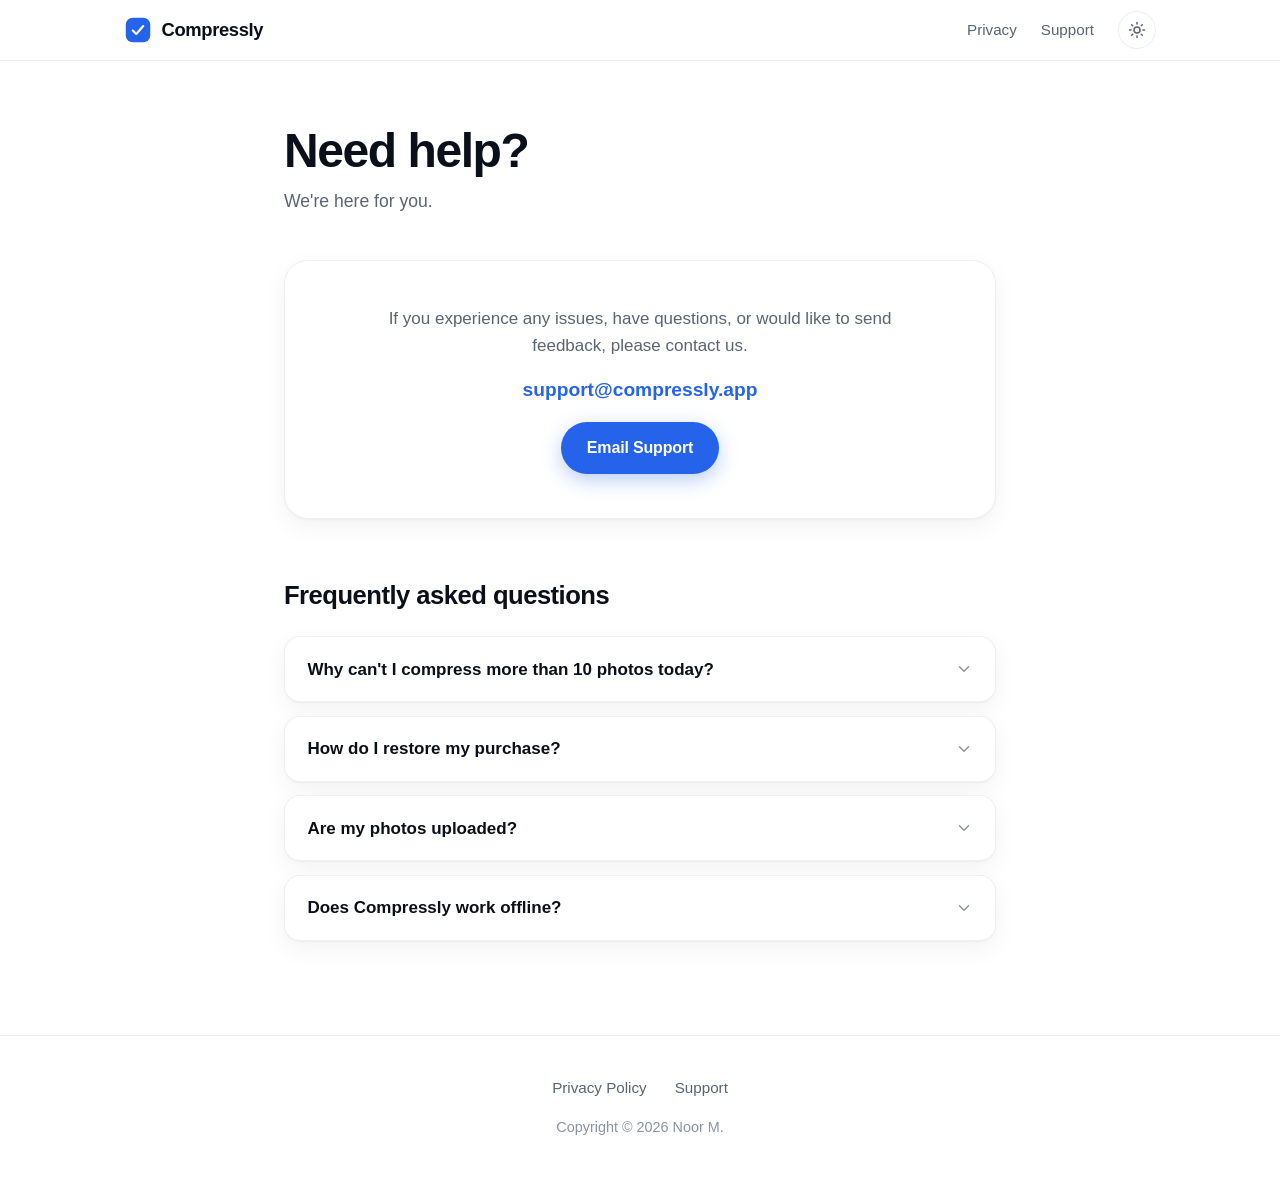
==== support.html @ 4567379c "Add Compressly website: home, privacy policy, and support pages Pure HTML/CSS/JS static site ready f" ====
<!DOCTYPE html>
<html lang="en">
<head>
  <meta charset="UTF-8">
  <meta name="viewport" content="width=device-width, initial-scale=1.0">
  <title>Support — Compressly</title>
  <meta name="description" content="Get help with Compressly. Contact support and find answers to frequently asked questions about compressing photos, Premium, and privacy.">
  <meta name="theme-color" content="#ffffff" media="(prefers-color-scheme: light)">
  <meta name="theme-color" content="#0b0f19" media="(prefers-color-scheme: dark)">
  <link rel="icon" href="favicon.svg" type="image/svg+xml">
  <link rel="stylesheet" href="css/style.css">
  <script type="application/ld+json">
  {
    "@context": "https://schema.org",
    "@type": "FAQPage",
    "mainEntity": [
      {
        "@type": "Question",
        "name": "Why can't I compress more than 10 photos today?",
        "acceptedAnswer": {
          "@type": "Answer",
          "text": "The free version of Compressly includes up to 10 compressions per day. Upgrade to Compressly Premium to unlock unlimited compressions and batch compression."
        }
      },
      {
        "@type": "Question",
        "name": "How do I restore my purchase?",
        "acceptedAnswer": {
          "@type": "Answer",
          "text": "Open Compressly, go to Settings, and tap \"Restore Purchase\". Make sure you are signed in with the same App Store or Google Play account you used for the original purchase."
        }
      },
      {
        "@type": "Question",
        "name": "Are my photos uploaded?",
        "acceptedAnswer": {
          "@type": "Answer",
          "text": "No. All compression happens entirely on your device. Your photos are never uploaded, and no account or cloud storage is involved."
        }
      },
      {
        "@type": "Question",
        "name": "Does Compressly work offline?",
        "acceptedAnswer": {
          "@type": "Answer",
          "text": "Yes. Because everything is processed on your device, Compressly works fully offline — no internet connection required."
        }
      }
    ]
  }
  </script>
  <script>
    // Apply saved theme before first paint to avoid a flash
    (function () {
      document.documentElement.classList.add('js');
      try {
        var t = localStorage.getItem('theme');
        if (t === 'dark' || (!t && window.matchMedia('(prefers-color-scheme: dark)').matches)) {
          document.documentElement.setAttribute('data-theme', 'dark');
        }
      } catch (e) {}
    })();
  </script>
</head>
<body>
  <a class="skip-link" href="#main">Skip to content</a>

  <header class="site-header">
    <nav class="container nav" aria-label="Main navigation">
      <a class="brand" href="index.html">
        <svg class="brand-mark" viewBox="0 0 32 32" aria-hidden="true" focusable="false">
          <rect x="2" y="2" width="28" height="28" rx="8" fill="#2563EB"/>
          <path d="M10 16.5l4 4 8-9" fill="none" stroke="#fff" stroke-width="2.5" stroke-linecap="round" stroke-linejoin="round"/>
        </svg>
        Compressly
      </a>
      <div class="nav-links">
        <a href="privacy.html">Privacy</a>
        <a href="support.html" aria-current="page">Support</a>
        <button class="theme-toggle" id="theme-toggle" type="button" aria-label="Toggle dark mode">
          <svg class="icon-sun" viewBox="0 0 24 24" aria-hidden="true" focusable="false"><circle cx="12" cy="12" r="4" fill="none" stroke="currentColor" stroke-width="2"/><path d="M12 2v2m0 16v2M4.9 4.9l1.4 1.4m11.4 11.4l1.4 1.4M2 12h2m16 0h2M4.9 19.1l1.4-1.4m11.4-11.4l1.4-1.4" fill="none" stroke="currentColor" stroke-width="2" stroke-linecap="round"/></svg>
          <svg class="icon-moon" viewBox="0 0 24 24" aria-hidden="true" focusable="false"><path d="M21 12.8A9 9 0 1 1 11.2 3a7 7 0 0 0 9.8 9.8z" fill="none" stroke="currentColor" stroke-width="2" stroke-linecap="round" stroke-linejoin="round"/></svg>
        </button>
      </div>
    </nav>
  </header>

  <main id="main" class="page">
    <div class="container page-narrow">
      <h1 class="page-title">Need help?</h1>
      <p class="page-subtitle">We're here for you.</p>

      <div class="contact-card reveal">
        <p>If you experience any issues, have questions, or would like to send feedback, please contact us.</p>
        <a class="contact-email" href="mailto:support@compressly.app">support@compressly.app</a>
        <a class="btn btn-primary" href="mailto:support@compressly.app">Email Support</a>
      </div>

      <section aria-labelledby="faq-heading">
        <h2 id="faq-heading" class="faq-title">Frequently asked questions</h2>

        <details class="faq-item reveal">
          <summary>
            Why can't I compress more than 10 photos today?
            <svg class="faq-chevron" viewBox="0 0 24 24" aria-hidden="true" focusable="false"><path d="M6 9l6 6 6-6" fill="none" stroke="currentColor" stroke-width="2" stroke-linecap="round" stroke-linejoin="round"/></svg>
          </summary>
          <p class="faq-answer">The free version of Compressly includes up to 10 compressions per day. If you need more, upgrade to <strong>Compressly Premium</strong> to unlock unlimited compressions and batch compression. Your daily limit resets automatically each day.</p>
        </details>

        <details class="faq-item reveal">
          <summary>
            How do I restore my purchase?
            <svg class="faq-chevron" viewBox="0 0 24 24" aria-hidden="true" focusable="false"><path d="M6 9l6 6 6-6" fill="none" stroke="currentColor" stroke-width="2" stroke-linecap="round" stroke-linejoin="round"/></svg>
          </summary>
          <p class="faq-answer">Open Compressly, go to <strong>Settings</strong>, and tap <strong>Restore Purchase</strong>. Make sure you're signed in with the same App Store or Google Play account you used for the original purchase. If Premium still doesn't unlock, contact us and we'll help.</p>
        </details>

        <details class="faq-item reveal">
          <summary>
            Are my photos uploaded?
            <svg class="faq-chevron" viewBox="0 0 24 24" aria-hidden="true" focusable="false"><path d="M6 9l6 6 6-6" fill="none" stroke="currentColor" stroke-width="2" stroke-linecap="round" stroke-linejoin="round"/></svg>
          </summary>
          <p class="faq-answer">No. All compression happens entirely on your device. Your photos are never uploaded anywhere, and Compressly requires no account and uses no cloud storage.</p>
        </details>

        <details class="faq-item reveal">
          <summary>
            Does Compressly work offline?
            <svg class="faq-chevron" viewBox="0 0 24 24" aria-hidden="true" focusable="false"><path d="M6 9l6 6 6-6" fill="none" stroke="currentColor" stroke-width="2" stroke-linecap="round" stroke-linejoin="round"/></svg>
          </summary>
          <p class="faq-answer">Yes. Because everything is processed on your device, Compressly works fully offline — compress photos anywhere, no internet connection required.</p>
        </details>
      </section>
    </div>
  </main>

  <footer class="site-footer">
    <div class="container footer-inner">
      <nav class="footer-links" aria-label="Footer navigation">
        <a href="privacy.html">Privacy Policy</a>
        <a href="support.html">Support</a>
      </nav>
      <p class="footer-copy">Copyright © 2026 Noor M.</p>
    </div>
  </footer>

  <script src="js/main.js" defer></script>
</body>
</html>
---- css/style.css ----
/* ==========================================================================
   Compressly — style.css
   Minimal, Apple-inspired design system with light & dark themes.
   ========================================================================== */

:root {
  --accent: #2563EB;
  --accent-hover: #1d4ed8;
  --accent-soft: rgba(37, 99, 235, 0.1);

  --bg: #ffffff;
  --bg-elevated: #f6f7f9;
  --card-bg: #ffffff;
  --card-border: rgba(0, 0, 0, 0.06);
  --card-shadow: 0 1px 2px rgba(0, 0, 0, 0.04), 0 8px 24px rgba(0, 0, 0, 0.05);
  --card-shadow-hover: 0 2px 4px rgba(0, 0, 0, 0.05), 0 16px 40px rgba(0, 0, 0, 0.09);

  --text: #0b0f19;
  --text-secondary: #5b6472;
  --text-tertiary: #8b93a1;

  --header-bg: rgba(255, 255, 255, 0.75);
  --divider: rgba(0, 0, 0, 0.07);

  --radius-lg: 24px;
  --radius-md: 16px;
  --radius-sm: 12px;

  --font-sans: -apple-system, BlinkMacSystemFont, "SF Pro Display", "SF Pro Text",
    "Segoe UI", Roboto, "Helvetica Neue", Arial, sans-serif;
}

[data-theme="dark"] {
  --accent: #3b82f6;
  --accent-hover: #60a5fa;
  --accent-soft: rgba(59, 130, 246, 0.16);

  --bg: #0b0f19;
  --bg-elevated: #111827;
  --card-bg: #151c2c;
  --card-border: rgba(255, 255, 255, 0.07);
  --card-shadow: 0 1px 2px rgba(0, 0, 0, 0.3), 0 8px 24px rgba(0, 0, 0, 0.35);
  --card-shadow-hover: 0 2px 4px rgba(0, 0, 0, 0.35), 0 16px 40px rgba(0, 0, 0, 0.5);

  --text: #f2f4f8;
  --text-secondary: #a3adbd;
  --text-tertiary: #6b7484;

  --header-bg: rgba(11, 15, 25, 0.75);
  --divider: rgba(255, 255, 255, 0.08);
}

/* Base ------------------------------------------------------------------- */

*,
*::before,
*::after {
  box-sizing: border-box;
  margin: 0;
  padding: 0;
}

html {
  scroll-behavior: smooth;
  -webkit-text-size-adjust: 100%;
}

body {
  font-family: var(--font-sans);
  background: var(--bg);
  color: var(--text);
  line-height: 1.6;
  font-size: 1.0625rem;
  -webkit-font-smoothing: antialiased;
  text-rendering: optimizeLegibility;
  transition: background 0.3s ease, color 0.3s ease;
}

img,
svg {
  max-width: 100%;
  display: block;
}

a {
  color: var(--accent);
  text-decoration: none;
}

a:hover {
  text-decoration: underline;
}

.container {
  width: 100%;
  max-width: 1080px;
  margin: 0 auto;
  padding: 0 1.5rem;
}

.skip-link {
  position: absolute;
  top: -100px;
  left: 1rem;
  background: var(--accent);
  color: #fff;
  padding: 0.6rem 1rem;
  border-radius: var(--radius-sm);
  z-index: 100;
  transition: top 0.2s ease;
}

.skip-link:focus {
  top: 1rem;
}

:focus-visible {
  outline: 2px solid var(--accent);
  outline-offset: 3px;
  border-radius: 4px;
}

/* Header ------------------------------------------------------------------ */

.site-header {
  position: sticky;
  top: 0;
  z-index: 50;
  background: var(--header-bg);
  -webkit-backdrop-filter: saturate(180%) blur(18px);
  backdrop-filter: saturate(180%) blur(18px);
  border-bottom: 1px solid var(--divider);
}

.nav {
  display: flex;
  align-items: center;
  justify-content: space-between;
  height: 60px;
}

.brand {
  display: flex;
  align-items: center;
  gap: 0.6rem;
  font-weight: 700;
  font-size: 1.15rem;
  letter-spacing: -0.02em;
  color: var(--text);
}

.brand:hover {
  text-decoration: none;
}

.brand-mark {
  width: 28px;
  height: 28px;
  flex-shrink: 0;
}

.nav-links {
  display: flex;
  align-items: center;
  gap: 1.5rem;
}

.nav-links a {
  color: var(--text-secondary);
  font-size: 0.95rem;
  font-weight: 500;
  transition: color 0.2s ease;
}

.nav-links a:hover {
  color: var(--text);
  text-decoration: none;
}

.theme-toggle {
  display: inline-flex;
  align-items: center;
  justify-content: center;
  width: 38px;
  height: 38px;
  border: 1px solid var(--divider);
  border-radius: 50%;
  background: transparent;
  color: var(--text-secondary);
  cursor: pointer;
  transition: color 0.2s ease, border-color 0.2s ease, transform 0.2s ease;
}

.theme-toggle:hover {
  color: var(--text);
  transform: scale(1.06);
}

.theme-toggle svg {
  width: 18px;
  height: 18px;
}

.icon-moon { display: none; }
[data-theme="dark"] .icon-moon { display: block; }
[data-theme="dark"] .icon-sun { display: none; }

/* Buttons ------------------------------------------------------------------ */

.btn {
  display: inline-flex;
  align-items: center;
  justify-content: center;
  gap: 0.5rem;
  padding: 0.85rem 1.6rem;
  border-radius: 999px;
  font-size: 1rem;
  font-weight: 600;
  letter-spacing: -0.01em;
  transition: transform 0.2s ease, box-shadow 0.2s ease, background 0.2s ease,
    color 0.2s ease;
}

.btn:hover {
  text-decoration: none;
  transform: translateY(-1px);
}

.btn:active {
  transform: translateY(0) scale(0.98);
}

.btn-primary {
  background: var(--accent);
  color: #fff;
  box-shadow: 0 6px 20px rgba(37, 99, 235, 0.32);
}

.btn-primary:hover {
  background: var(--accent-hover);
  box-shadow: 0 8px 26px rgba(37, 99, 235, 0.42);
}

.btn-secondary {
  background: var(--accent-soft);
  color: var(--accent);
}

.btn-secondary:hover {
  background: rgba(37, 99, 235, 0.16);
}

.btn-icon {
  width: 18px;
  height: 18px;
}

/* Hero --------------------------------------------------------------------- */

.hero {
  position: relative;
  overflow: hidden;
  padding: 5.5rem 0 5rem;
  text-align: center;
}

.hero-inner {
  position: relative;
  z-index: 1;
  max-width: 760px;
}

.hero-title {
  font-size: clamp(2.6rem, 8vw, 4.5rem);
  font-weight: 800;
  letter-spacing: -0.035em;
  line-height: 1.08;
  margin-bottom: 1.25rem;
}

.accent {
  background: linear-gradient(120deg, var(--accent), #7c3aed);
  -webkit-background-clip: text;
  background-clip: text;
  -webkit-text-fill-color: transparent;
  color: transparent;
}

.hero-subtitle {
  font-size: clamp(1.1rem, 3vw, 1.35rem);
  color: var(--text-secondary);
  max-width: 34em;
  margin: 0 auto 2.25rem;
}

.hero-actions {
  display: flex;
  flex-direction: column;
  align-items: center;
  gap: 0.9rem;
}

.hero-glow {
  position: absolute;
  top: -30%;
  left: 50%;
  transform: translateX(-50%);
  width: 900px;
  height: 600px;
  background: radial-gradient(ellipse at center, var(--accent-soft) 0%, transparent 65%);
  pointer-events: none;
}

/* Sections ----------------------------------------------------------------- */

.section {
  padding: 4.5rem 0;
}

.section-title {
  font-size: clamp(1.9rem, 5vw, 2.75rem);
  font-weight: 800;
  letter-spacing: -0.03em;
  line-height: 1.15;
  text-align: center;
  margin-bottom: 3rem;
}

/* Feature cards ------------------------------------------------------------ */

.grid {
  display: grid;
  gap: 1.25rem;
}

.features-grid {
  grid-template-columns: 1fr;
}

.card {
  background: var(--card-bg);
  border: 1px solid var(--card-border);
  border-radius: var(--radius-lg);
  box-shadow: var(--card-shadow);
  padding: 2rem 1.75rem;
  transition: transform 0.3s ease, box-shadow 0.3s ease;
}

.card:hover {
  transform: translateY(-4px);
  box-shadow: var(--card-shadow-hover);
}

.card-icon {
  display: inline-flex;
  align-items: center;
  justify-content: center;
  width: 52px;
  height: 52px;
  border-radius: var(--radius-md);
  background: var(--accent-soft);
  color: var(--accent);
  margin-bottom: 1.1rem;
}

.card-icon svg {
  width: 26px;
  height: 26px;
}

.card h3 {
  font-size: 1.15rem;
  font-weight: 700;
  letter-spacing: -0.015em;
  margin-bottom: 0.4rem;
}

.card p {
  color: var(--text-secondary);
  font-size: 0.98rem;
}

.badge {
  display: inline-block;
  vertical-align: 2px;
  margin-left: 0.35rem;
  padding: 0.15rem 0.55rem;
  border-radius: 999px;
  background: linear-gradient(120deg, var(--accent), #7c3aed);
  color: #fff;
  font-size: 0.68rem;
  font-weight: 700;
  letter-spacing: 0.04em;
  text-transform: uppercase;
}

/* Privacy panel ------------------------------------------------------------ */

.section-privacy {
  padding-bottom: 6rem;
}

.privacy-panel {
  background: var(--bg-elevated);
  border: 1px solid var(--card-border);
  border-radius: var(--radius-lg);
  padding: 3.5rem 2rem;
  text-align: center;
  max-width: 720px;
  margin: 0 auto;
}

.privacy-icon {
  display: inline-flex;
  align-items: center;
  justify-content: center;
  width: 64px;
  height: 64px;
  border-radius: 50%;
  background: var(--accent-soft);
  color: var(--accent);
  margin-bottom: 1.5rem;
}

.privacy-icon svg {
  width: 30px;
  height: 30px;
}

.privacy-panel h2 {
  font-size: clamp(1.7rem, 5vw, 2.3rem);
  font-weight: 800;
  letter-spacing: -0.03em;
  margin-bottom: 0.75rem;
}

.privacy-lead {
  font-size: 1.15rem;
  color: var(--text-secondary);
  margin-bottom: 1.5rem;
}

.privacy-list {
  list-style: none;
  display: flex;
  flex-direction: column;
  gap: 0.6rem;
  margin-bottom: 2rem;
  color: var(--text-secondary);
}

.privacy-list li::before {
  content: "✓";
  color: var(--accent);
  font-weight: 700;
  margin-right: 0.5rem;
}

/* Page (privacy / support) -------------------------------------------------- */

.page {
  padding: 4rem 0 5rem;
}

.page-narrow {
  max-width: 760px;
}

.page-title {
  font-size: clamp(2.1rem, 6vw, 3rem);
  font-weight: 800;
  letter-spacing: -0.03em;
  line-height: 1.1;
  margin-bottom: 0.6rem;
}

.page-subtitle {
  color: var(--text-secondary);
  font-size: 1.1rem;
  margin-bottom: 2.75rem;
}

.page-updated {
  color: var(--text-tertiary);
  font-size: 0.9rem;
  margin-bottom: 2.75rem;
}

.prose h2 {
  font-size: 1.4rem;
  font-weight: 700;
  letter-spacing: -0.02em;
  margin: 2.5rem 0 0.75rem;
}

.prose h3 {
  font-size: 1.1rem;
  font-weight: 700;
  margin: 1.75rem 0 0.5rem;
}

.prose p,
.prose li {
  color: var(--text-secondary);
}

.prose p + p {
  margin-top: 0.85rem;
}

.prose ul {
  margin: 0.85rem 0 0.85rem 1.35rem;
}

.prose li + li {
  margin-top: 0.4rem;
}

.prose strong {
  color: var(--text);
}

/* Support / contact ---------------------------------------------------------- */

.contact-card {
  display: flex;
  flex-direction: column;
  align-items: center;
  gap: 1rem;
  text-align: center;
  background: var(--card-bg);
  border: 1px solid var(--card-border);
  border-radius: var(--radius-lg);
  box-shadow: var(--card-shadow);
  padding: 2.75rem 2rem;
  margin-bottom: 3.5rem;
}

.contact-card p {
  color: var(--text-secondary);
  max-width: 32em;
}

.contact-email {
  font-size: 1.2rem;
  font-weight: 600;
}

/* FAQ ------------------------------------------------------------------------ */

.faq-title {
  font-size: 1.6rem;
  font-weight: 800;
  letter-spacing: -0.02em;
  margin-bottom: 1.25rem;
}

.faq-item {
  background: var(--card-bg);
  border: 1px solid var(--card-border);
  border-radius: var(--radius-md);
  box-shadow: var(--card-shadow);
  margin-bottom: 0.85rem;
  overflow: hidden;
  transition: box-shadow 0.3s ease;
}

.faq-item summary {
  display: flex;
  align-items: center;
  justify-content: space-between;
  gap: 1rem;
  padding: 1.15rem 1.4rem;
  font-weight: 600;
  cursor: pointer;
  list-style: none;
  transition: color 0.2s ease;
}

.faq-item summary::-webkit-details-marker {
  display: none;
}

.faq-item summary:hover {
  color: var(--accent);
}

.faq-chevron {
  flex-shrink: 0;
  width: 18px;
  height: 18px;
  color: var(--text-tertiary);
  transition: transform 0.25s ease;
}

.faq-item[open] .faq-chevron {
  transform: rotate(180deg);
}

.faq-answer {
  padding: 0 1.4rem 1.25rem;
  color: var(--text-secondary);
}

/* Footer ----------------------------------------------------------------------- */

.site-footer {
  border-top: 1px solid var(--divider);
  padding: 2.5rem 0;
}

.footer-inner {
  display: flex;
  flex-direction: column;
  align-items: center;
  gap: 1rem;
  text-align: center;
}

.footer-links {
  display: flex;
  gap: 1.75rem;
}

.footer-links a {
  color: var(--text-secondary);
  font-size: 0.95rem;
  transition: color 0.2s ease;
}

.footer-links a:hover {
  color: var(--text);
  text-decoration: none;
}

.footer-copy {
  color: var(--text-tertiary);
  font-size: 0.9rem;
}

/* Reveal animations -------------------------------------------------------------- */

/* Reveal styles only apply when JS is available (html.js is set inline in <head>),
   so content stays visible if JavaScript is disabled. */
.js .reveal {
  opacity: 0;
  transform: translateY(18px);
  transition: opacity 0.7s ease, transform 0.7s ease;
}

.js .reveal.visible {
  opacity: 1;
  transform: translateY(0);
}

@media (prefers-reduced-motion: reduce) {
  html {
    scroll-behavior: auto;
  }

  *,
  *::before,
  *::after {
    animation-duration: 0.01ms !important;
    transition-duration: 0.01ms !important;
  }

  .js .reveal {
    opacity: 1;
    transform: none;
  }
}

/* Responsive ----------------------------------------------------------------------- */

@media (min-width: 600px) {
  .hero-actions {
    flex-direction: row;
    justify-content: center;
  }

  .features-grid {
    grid-template-columns: repeat(2, 1fr);
  }
}

@media (min-width: 900px) {
  .hero {
    padding: 7.5rem 0 6.5rem;
  }

  .features-grid {
    grid-template-columns: repeat(3, 1fr);
  }

  .section {
    padding: 5.5rem 0;
  }
}
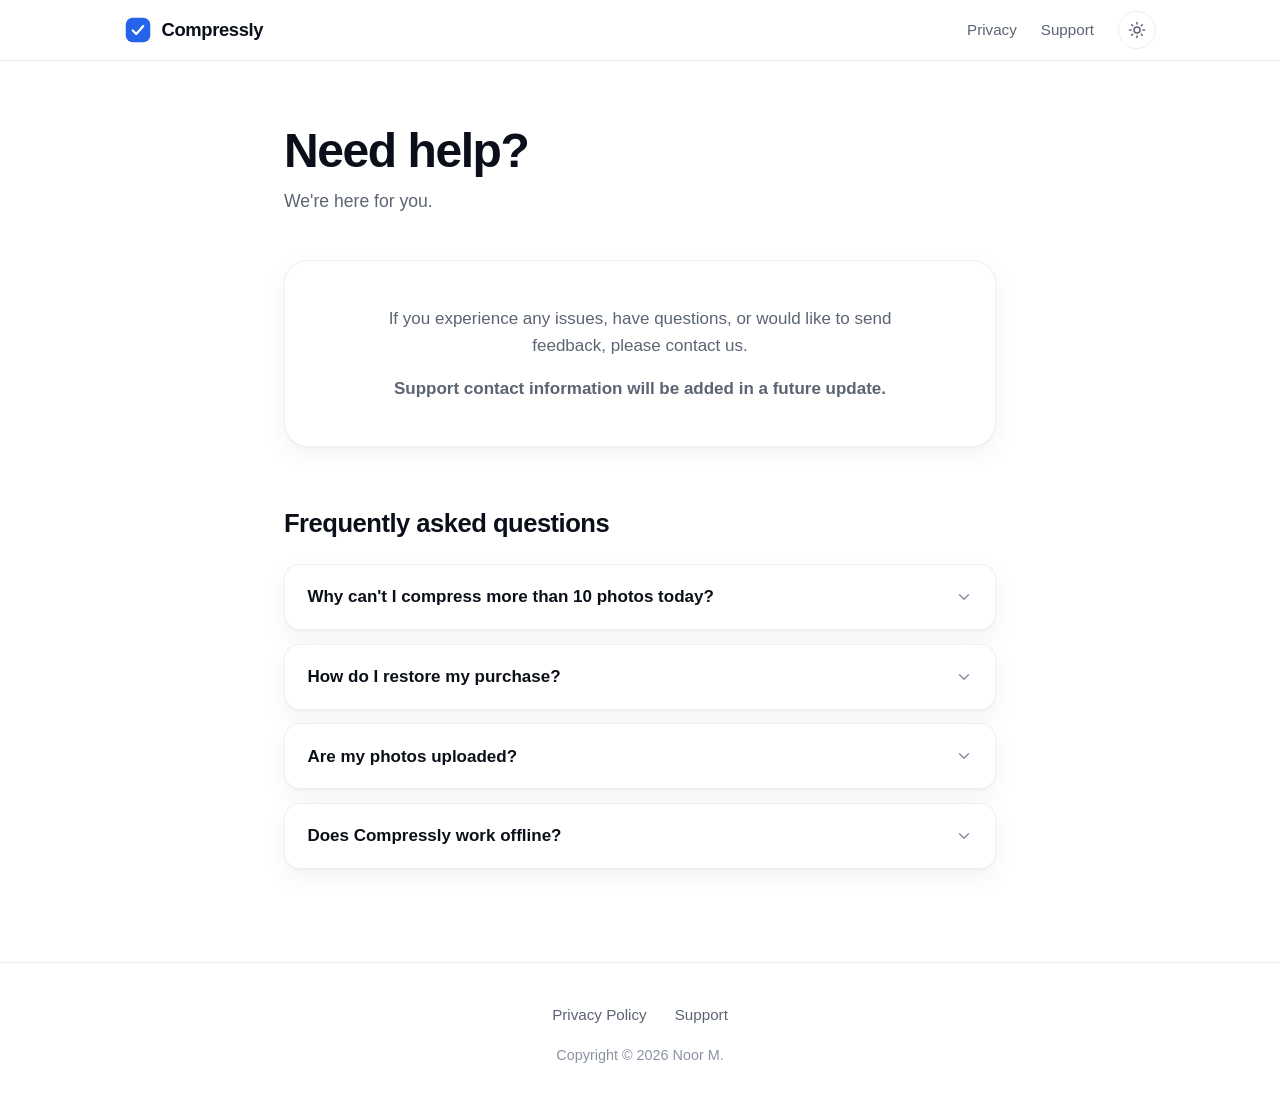
==== commit 026cc0b6: "Remove placeholder support email Replace the placeholder address with a note that support contact in" ====
--- a/support.html
+++ b/support.html
@@ -92,8 +92,7 @@
 
       <div class="contact-card reveal">
         <p>If you experience any issues, have questions, or would like to send feedback, please contact us.</p>
-        <a class="contact-email" href="mailto:support@compressly.app">support@compressly.app</a>
-        <a class="btn btn-primary" href="mailto:support@compressly.app">Email Support</a>
+        <p><strong>Support contact information will be added in a future update.</strong></p>
       </div>
 
       <section aria-labelledby="faq-heading">
